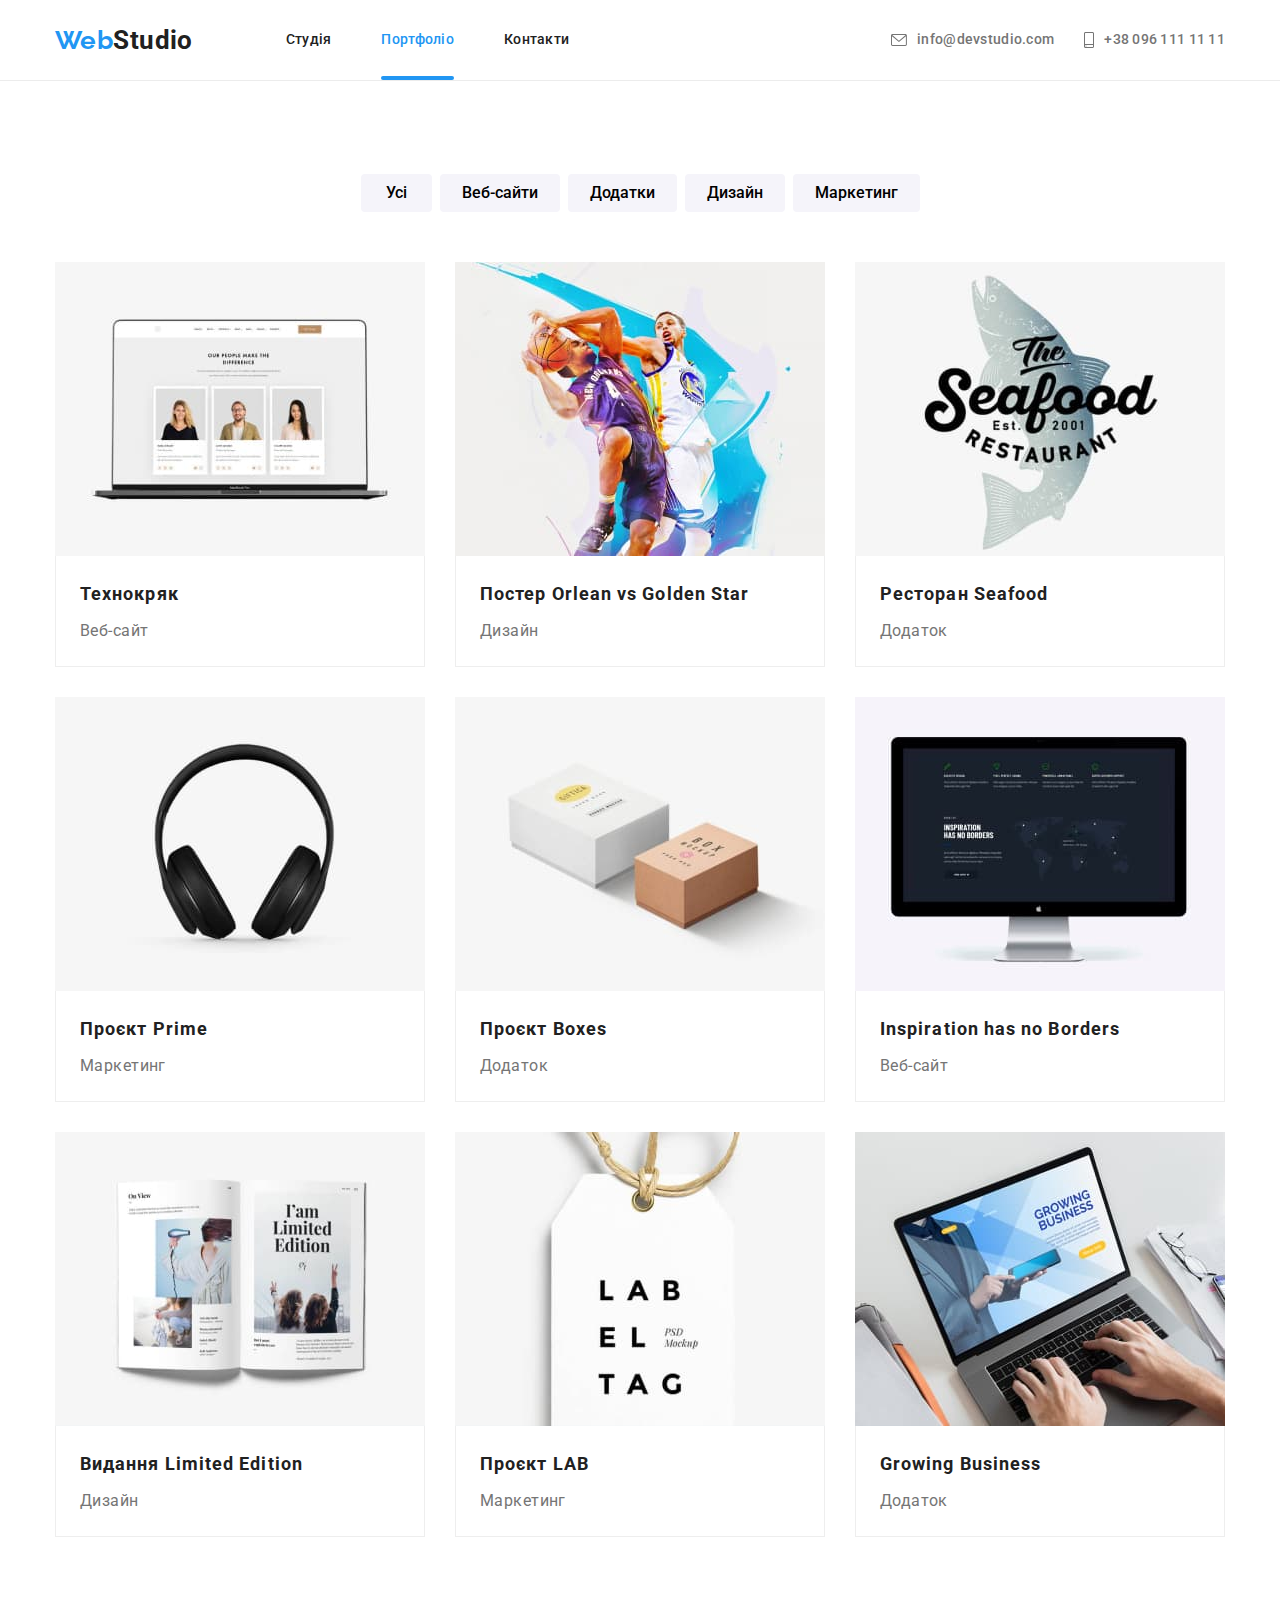
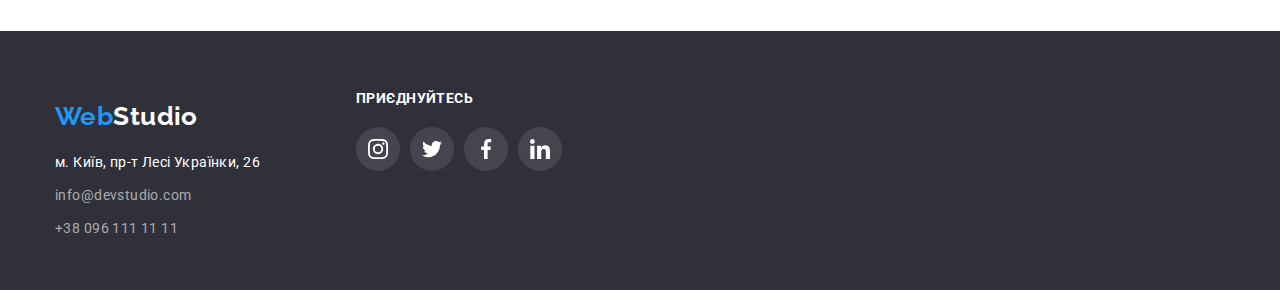
==== portfolio.html @ 5a7eeaa9 "Initial commit" ====
<!DOCTYPE html>
<html lang="uk">

<head>
    <meta charset="UTF-8">
    <meta http-equiv="X-UA-Compatible" content="IE=edge">
    <meta name="viewport" content="width=device-width, initial-scale=1.0">
    <title>Портфоліо</title>
    <!-- Font style -->
    <link rel="preconnect" href="https://fonts.googleapis.com">
    <link rel="preconnect" href="https://fonts.gstatic.com" crossorigin>
    <link href="https://fonts.googleapis.com/css2?family=Raleway:wght@700&family=Roboto:wght@400;500;700;900&display=swap"
    rel="stylesheet">
    <!-- Modern-normolize -->
    <link rel="stylesheet" href="https://cdnjs.cloudflare.com/ajax/libs/modern-normalize/1.1.0/modern-normalize.css"
    integrity="sha512-Y0MM+V6ymRKN2zStTqzQ227DWhhp4Mzdo6gnlRnuaNCbc+YN/ZH0sBCLTM4M0oSy9c9VKiCvd4Jk44aCLrNS5Q=="
    crossorigin="anonymous" referrerpolicy="no-referrer" />
    <link rel="stylesheet" href="https://cdnjs.cloudflare.com/ajax/libs/modern-normalize/1.1.0/modern-normalize.min.css"
    integrity="sha512-wpPYUAdjBVSE4KJnH1VR1HeZfpl1ub8YT/NKx4PuQ5NmX2tKuGu6U/JRp5y+Y8XG2tV+wKQpNHVUX03MfMFn9Q=="
    crossorigin="anonymous" referrerpolicy="no-referrer" />

    <!-- Custom styles -->
    <link rel="stylesheet" href="./css/styles.css">
</head>


<body>
    <!-- HEADER -->
    <header class="header border">
    <div class="container nav">
        <a class="logo" href=""><span class="logo-header">Web</span>Studio</a>
        <nav class="nav-item">
            <ul class="site-nav list">
                <li>
                    <a href="./index.html" class="link">Студія</a>
                </li>
                <li class="menu-item">
                    <a href="" class="link current menu-link">Портфоліо</a>
                </li>
                <li>
                    <a href="" class="link">Контакти</a>
                </li>
            </ul>
        </nav>

        <a class="e-mail-nav" href="mailto:fo@devstudio.com">
            <svg class="icon-header" width="16px" height="12px">
                <use href="./images/icons.svg#icon-envelope"></use>
            </svg>
            info@devstudio.com
        </a>

        <a class="tel-nav" href="tel:+380961111111">
            <svg class="icon-header" width="10px" height="16px">
                <use href="./images/icons.svg#icon-smartphone"></use>
            </svg>
            +38 096 111 11 11
        </a>
    </div>
    </header>
    
    <!-- MAIN PORTFOLIO -->
    <main>
        <section class="portfolio">
        <div class="container">
            <h1 class="visually-hidden">Важливі кнопки</h1>
            <ul class="list nav-button">
                <li>
                    <button class="portfolio-button all" type="button">Усі</button>
                </li>
                <li>
                    <button class="portfolio-button" type="button">Веб-сайти</button>
                </li>
                <li>
                    <button class="portfolio-button" type="button">Додатки</button>
                </li>
                <li>
                    <button class="portfolio-button" type="button">Дизайн</button>
                </li>
                <li>
                    <button class="portfolio-button" type="button">Маркетинг</button>
                </li>
            </ul>
            <ul class="list gallery">
                <li class="gallery-item">
                    <div class="thumb">
                        <img src="./images/portfolio/techocryak.jpg" alt="технокряк" width="370" height="294" />
                            <div class="owerlay-card">
                                <p>Ресурс пропонує комплексні пропозиції з різним рівнем функціоналу та сервісів. Все це дозволить відвідувачу отримати
                                вичерпні відомості про компанію чи приватну особу.
                                </p>
                            </div>
                    </div>
                    <div class="gallery-border">
                        <h2 class="portfolio-title">Технокряк</h2>
                        <p class="portfolio-tex">Веб-сайт</p>
                    </div>
                </li>
                <li class="gallery-item">
                    <div class="thumb">
                        <img src="./images/portfolio/poster.jpg" alt="постер" width="370" height="294" />
                            <div class="owerlay-card">
                                <p>Ресурс пропонує комплексні пропозиції з різним рівнем функціоналу та сервісів. Все це дозволить відвідувачу
                                    отримати
                                    вичерпні відомості про компанію чи приватну особу.
                                </p>
                            </div>
                    </div>
                    <div class="gallery-border">
                        <h2 class="portfolio-title">Постер <span lang="en">Orlean vs Golden Star</span></h2>
                        <p class="portfolio-tex">Дизайн</p>
                    </div>
                </li>
                <li class="gallery-item">
                    <div class="thumb">
                    <img src="./images/portfolio/restouran.jpg" alt="ресторан" width="370" height="294" />
                        <div class="owerlay-card">
                            <p>Ресурс пропонує комплексні пропозиції з різним рівнем функціоналу та сервісів. Все це дозволить відвідувачу
                            отримати
                            вичерпні відомості про компанію чи приватну особу.
                            </p>
                        </div>
                    </div>
                    <div class="gallery-border">
                        <h2 class="portfolio-title">Ресторан <span lang="en">Seafood</span></h2>
                        <p class="portfolio-tex">Додаток</p>    
                    </div>
                </li>
                <li class="gallery-item">
                    <div class="thumb">
                    <img src="./images/portfolio/project.jpg" alt="проект" width="370" height="294" />
                        <div class="owerlay-card">
                            <p>Ресурс пропонує комплексні пропозиції з різним рівнем функціоналу та сервісів. Все це дозволить відвідувачу
                            отримати
                            вичерпні відомості про компанію чи приватну особу.
                            </p>
                        </div>
                    </div>
                    <div class="gallery-border">
                        <h2 class="portfolio-title">Проєкт <span lang="en">Prime</span></h2>
                        <p class="portfolio-tex">Маркетинг</p>
                    </div>
                </li>
                <li class="gallery-item">
                    <div class="thumb">
                    <img src="./images/portfolio/box.jpg" alt="портфоліо" width="370" height="294" />
                        <div class="owerlay-card">
                            <p>Ресурс пропонує комплексні пропозиції з різним рівнем функціоналу та сервісів. Все це дозволить відвідувачу
                            отримати
                            вичерпні відомості про компанію чи приватну особу.
                            </p>
                        </div>
                    </div>
                    <div class="gallery-border">
                        <h2 class="portfolio-title">Проєкт <span lang="en">Boxes</span></h2>
                        <p class="portfolio-tex">Додаток</p>
                    </div>
                </li>
                <li class="gallery-item">
                    <div class="thumb">
                    <img src="./images/portfolio/borders.jpg" alt="Натхнення не має кордонів" width="370"
                        height="294" />
                        <div class="owerlay-card">
                            <p>Ресурс пропонує комплексні пропозиції з різним рівнем функціоналу та сервісів. Все це дозволить відвідувачу
                                отримати
                                вичерпні відомості про компанію чи приватну особу.
                            </p>
                        </div>
                    </div>
                    <div class="gallery-border">
                        <h2 class="portfolio-title" lang="en">Inspiration has no Borders</h2>
                        <p class="portfolio-tex">Веб-сайт</p>
                    </div>
                    
                </li>
                <li class="gallery-item">
                    <div class="thumb">
                    <img src="./images/portfolio/magazine.jpg" alt="видання" width="370" height="294" />
                        <div class="owerlay-card">
                            <p>Ресурс пропонує комплексні пропозиції з різним рівнем функціоналу та сервісів. Все це дозволить відвідувачу
                                отримати
                                вичерпні відомості про компанію чи приватну особу.
                            </p>
                        </div>
                    </div>
                    <div class="gallery-border">
                        <h2 class="portfolio-title">Видання <span lang="en">Limited Edition</span></h2>
                        <p class="portfolio-tex">Дизайн</p>
                    </div>   
                </li>
                <li class="gallery-item">
                    <div class="thumb">
                    <img src="./images/portfolio/lab.jpg" alt="лабораторії" width="370" height="294" />
                        <div class="owerlay-card">
                            <p>Ресурс пропонує комплексні пропозиції з різним рівнем функціоналу та сервісів. Все це дозволить відвідувачу
                                отримати
                                вичерпні відомості про компанію чи приватну особу.
                            </p>
                        </div>
                    </div>
                    <div class="gallery-border">
                        <h2 class="portfolio-title">Проєкт <span lang="en">LAB</span></h2>
                        <p class="portfolio-tex">Маркетинг</p>
                    </div>
                </li>
                <li class="gallery-item">
                    <div class="thumb">
                    <img src="./images/portfolio/bussines.jpg" alt="Зростаючий бізнес" width="370" height="294" />
                        <div class="owerlay-card">
                            <p>Ресурс пропонує комплексні пропозиції з різним рівнем функціоналу та сервісів. Все це дозволить відвідувачу
                                отримати
                                вичерпні відомості про компанію чи приватну особу.
                            </p>
                        </div>
                    </div>
                    <div class="gallery-border">
                        <h2 class="portfolio-title" lang="en">Growing Business</h2>
                        <p class="portfolio-tex">Додаток</p>
                    </div>
                </li>
            </ul>
        </div>
        </section>       
    </main>

    <!-- FOOTER PORTFOLIO -->
<footer class="address">
    <div class="container footer">

        <section>
            <h2 class="visually-hidden">Адреса</h2>
            <div>
                <div class="logotip-footer">
                    <a class="logo-address" href=""><span class="logo-footer">Web</span>Studio</a>
                </div>
                <address>
                    <ul class="list">
                        <li class="adress-item"><a class="adress-footer" href="https://goo.gl/maps/XQmPCepcNbJXL68EA"
                                target="_blank" rel="noopener noreffer npfollow">м. Київ,
                                пр-т Лесі Українки, 26</a></li>
                        <li class="adress-item"><a class="address-mail"
                                href="mailto:fo@devstudio.com">info@devstudio.com</a>
                        </li>
                        <li class="adress-item"><a class="address-tel" href="tel:+380961111111">+38 096 111 11 11</a>
                        </li>
                    </ul>
                </address>
            </div>
        </section>

        <section>
            <div class="social-footer">
                <h2 class="section-name">приєднуйтесь</h2>
                <ul class="list social">
                    <li>
                        <a class="icon-footer" href="http://instagram.com" target="_blank" rel="noopener noreferrer"
                            aria-label="інстаграм іконка">
                            <svg width="20px" height="20px">
                                <use href="./images/icons.svg#icon-instagram"></use>
                            </svg>
                        </a>
                    </li>

                    <li>
                        <a class="icon-footer" href="http://twitter.com" target="_blank" rel="noopener noreferrer"
                            aria-label="твіттер іконка">
                            <svg width="20px" height="20px">
                                <use href="./images/icons.svg#icon-twitter"></use>
                            </svg>
                        </a>
                    </li>

                    <li>
                        <a class="icon-footer" href="http://facebook.com" target="_blank" rel="noopener noreferrer"
                            aria-label="фейсбук іконка">
                            <svg width="20px" height="20px">
                                <use href="./images/icons.svg#icon-facebook"></use>
                            </svg>
                        </a>
                    </li>

                    <li>
                        <a class="icon-footer" href="http://linkedin" target="_blank" rel="noopener noreferrer"
                            aria-label="лінкедін іконка">
                            <svg width="20px" height="20px">
                                <use href="./images/icons.svg#icon-linkedin"></use>
                            </svg>
                        </a>
                    </li>

                </ul>
            </div>
        </section>

    </div>
</footer>
</body>

</html>
---- css/styles.css ----
:root {
    --primary-text-color: #212121;
    --text-color: #757575;
    --accent-color: #2196F3;
    --primary-white-color: #FFFFFF;
    --logo-color-black: #000000;
    --backgound-grey: #2F303A;
    --background-lightgrey: #F5F4FA;
    --fill-icon: #AFB1B8;

    --timing-function: cubic-bezier(0.4, 0, 0.2, 1);

}

body {
    color: var(--primary-text-color);
    background-color: var(--primary-white-color);
    font-family: Roboto, sans-serif;
    font-size: 14px;
    letter-spacing: 0.03em;
    
}

/* основной цвет #212121*/
/* вспомогательный цвет #757575 */
/* синий #2196F3 */
/* белый #FFFFFF */

/* -----for all----- */
.list {
    list-style: none;
    padding: 0;
    margin: 0;
}

img {
    display: block;
    max-width: 100%;
    height: auto;
}

.container {
    margin-left: auto;
    margin-right: auto;
    padding-left: 15px;
    padding-right: 15px;
    width: 1200px;

    /* background-color: blueviolet; */
    /* outline: 2px solid tomato; */
}

/*--Header site--*/

.border {
    border: 1px solid #ECECEC;
    border-top: 0;
    border-right: 0;
    border-left: 0;
}

.nav {
    display: flex;
    align-items: center;
    padding-top: 0;
    padding-bottom: 0;
}

.logo {
    margin-right: 93px;

    color: var(--logo-color-black) font-family: Raleway, sans-serif;
    font-weight: 700;
    font-size: 26px;
    line-height: 1.11;
    text-decoration: none;

    transition: color 250ms var(--timing-function);
}

.logo-header {
    color: var(--accent-color);
    font-family: Raleway, sans-serif;
}


.logo:hover,
.logo:focus {
    color: var(--accent-color);
}

/* menu nav */

.nav-item {
    margin-right: auto;
}

.site-nav .link {
    display: block;
    padding-top: 32px;
    padding-bottom: 32px;

    color: var(--primary-text-color);
    font-weight: 500;
    line-height: 1.14;
    letter-spacing: 0.02em;
    text-decoration: none;
}

.menu-item {
    position: relative;
}

.menu-link::after {
    content: "";
    position: absolute;
    left: 0;
    bottom: 0;
    
    width: 100%;
    height: 4px;
    border-radius: 2px;
    background-color: var(--accent-color);
}

.site-nav {
    display: flex;
    align-items: center;
    gap: 50px;
}

.site-nav .link.current {
    color: var(--accent-color);
    /* transition: color 1000ms var(--timing-function); */
}

.link {
    transition: color 250ms var(--timing-function);
}

.site-nav .link:hover,
.site-nav .link:focus {
    color: var(--accent-color);
}

.icon-header {
    fill: currentColor;
}

.e-mail-nav,
.tel-nav {
    display: flex;
    align-items: center;
    padding-top: 32px;
    padding-bottom: 32px;
    gap: 10px;

    color: var(--text-color);
    font-weight: 500;
    line-height: 1.14;
    letter-spacing: 0.02em;
    text-decoration: none;  

    transition: color 250ms var(--timing-function);
}

.e-mail-nav {
    margin-right: 30px;
}

.e-mail-nav:hover,
.e-mail-nav:focus,
.tel-nav:hover,
.tel-nav:focus {
    color: var(--accent-color);
}

/* -- Main site */

/* Hero */

.hero{
    padding: 200px 15px;
    background-color: var(--backgound-grey);
}

.overlay {
    height: 600px;
    max-width: 1600px;
    margin-left: auto;
    margin-right: auto;

    background-image: linear-gradient(rgba(47, 48, 58, 0.4), rgba(47, 48, 58, 0.4)), url(../images/hero.jpg);
    background-repeat: no-repeat;
    background-position: center;
    background-size: cover;
}

.hero-header {
    margin: auto;
    margin-bottom: 30px;
    text-align: center;
    width: 696px;

    color: var(--primary-white-color);
    font-weight: 900;
    font-size: 44px;
    line-height: 1.36;
    letter-spacing: 0.06em;
    text-transform: uppercase;
}

.hero-button {
    border-radius: 4px;
    padding: 10px 32px;
    box-shadow: 0px 4px 4px rgba(0, 0, 0, 0.15);
    border: none;
    margin: auto;
    /* border: 1px solid transparent; */

    background-color: var(--accent-color);
    color: var(--primary-white-color);
    font-family: inherit;
    font-weight: 700;
    font-size: 16px;
    line-height: 1.88;
    display: flex;
    align-items: center;
    text-align: center;
    letter-spacing: 0.06em;
    cursor: pointer;
}

/* Modal window */
.backdrop {
    position: fixed;
    top: 0;
    z-index: 1;

    width: 100%;
    height: 100%;
    background-color: rgba(0, 0, 0, 0.2);

    transition: opacity 250ms var(--timing-function), visibility 250ms var(--timing-function);
}

.backdrop.is-hidden {
    opacity: 0;
    visibility: hidden;
    pointer-events: none;
}

.modal {
    position: absolute;
    top: 50%;
    left: 50%;
    transform: translate(-50%, -50%);

    width: 528px;
    min-height: 581px;
    background-color: var(--primary-white-color);
    box-shadow: 0px 1px 3px rgba(0, 0, 0, 0.12), 0px 1px 1px rgba(0, 0, 0, 0.14), 0px 2px 1px rgba(0, 0, 0, 0.2);
    border-radius: 4px;

    transition: transform 250ms var(--timing-function), opacity 250ms var(--timing-function);
}

.backdrop.is-hidden .modal {
    opacity: 0;
    transform: scale(0.75);
}

.modal-buttom {
    position: absolute;
    top: 8px;
    right: 8px;
    
    padding: 0;
    display: flex;
    align-items: center;
    justify-content: center;

    width: 30px;
    height: 30px;
    background-color: var(--primary-white-color);
    border-radius: 50%;
    border: 1px solid rgba(0, 0, 0, 0.1);
    cursor: pointer;
}

.modal-item {
    till: var(--logo-color-black);
} 

/* Benefits (Переваги) */

.benefits {
    padding-top: 94px;
    padding-bottom: 94px;
}

.visually-hidden {
    position: nabsolute;
    white-space: nowrap;
    width: 1px;
    height: 1px;
    overflow: hidden;
    border: 0;
    padding: 0;
    clip: rect(0 0 0 0);
    clip-path: inset(50%);
    margin: -1px;
}

.benefits-item {
    display: flex;
    gap: 30px;
}

.icon-background {
    display: flex;
    justify-content: center;
    align-items: center;

    margin-bottom: 30px;
    width: 270px;
    height: 120px;
    border-radius: 4px;
    background-color: var(--background-lightgrey); 
}

/* .benefits-item {
    flex-basis: calc((100% - 30px) / 4);
} */


.benefits-title {
    margin: 0;
    margin-bottom: 10px;

    line-height: 1.14;
    font-size: 14px;
    text-transform: uppercase;
    width: 270px;
}

.benefits-text {
    margin: 0;

    color: var(--text-color);
    line-height: 1.71;
}

/* Work and Team title */

.work {
    padding-bottom: 94px;
}

.work-title,
.team-title,
.clients-title {
    margin: 0;
    margin-bottom: 50px;

    font-size: 36px;
    line-height: 1.17;
    text-align: center;
}

.work-img {
    display: flex;
    gap: 30px;
}

.owerlay {
    position: relative;
}

.work-owerlay {
    position: absolute;
    bottom: 0;
    width: 100%;

    background: rgba(47, 48, 58, 0.8);
}

.work-owerlay-text {
    margin: 0;
    padding-top: 27px;
    padding-bottom: 27px;
    font-weight: 700;
    line-height: 16px;
    text-align: center;
    text-transform: uppercase;
    color: var(--primary-white-color);
}

/* Team */
.team {
    padding-top: 94px;
    padding-bottom: 94px;
    background-color: var(--background-lightgrey)
}

.teams {
    display: flex;
    gap: 30px;
}

.team-border {
    background-color: var(--primary-white-color);
    box-shadow: 0px 1px 3px rgba(0, 0, 0, 0.12), 0px 1px 1px rgba(0, 0, 0, 0.14), 0px 2px 1px rgba(0, 0, 0, 0.2);
    border-radius: 0px 0px 4px 4px;
}

.team-name {
    margin: 0;
    margin-bottom: 10px;

    font-weight: 500;
    font-size: 16px;
    line-height: 1.19;
    text-align: center;
}

.team-profession {
    margin: 0;
    margin-bottom: 16px;

    color: var(--text-color);
    font-size: 16px;
    line-height: 1.19;
    text-align: center;
}

.team-text {
    padding-top: 30px;
    padding-bottom: 30px;
}

.team-links {
    display: flex;
    justify-content: center;
    align-items: center;
    gap: 10px;
}

.social-link {
    display: flex;
    justify-content: center;
    align-items: center;
    width: 44px;
    height: 44px;
    border-radius: 50%;
    color: var(--fill-icon);

    transition: background-color 250ms var(--timing-function);
}

.icon-team {
    fill: currentColor;

    transition: fill 250ms var(--timing-function);
}

.social-item {
    width: 44px;
    height: 44px;
    border-radius: 50%;
}

.social-link:hover .icon-team,
.social-link:focus .icon-team,
.social-item:hover,
.social-item:focus,
.social-link:focus {
    background-color: var(--accent-color);
    fill: var(--primary-white-color);
}

/* --Cliens -- */

.clients {
    padding-top: 94px;
    padding-bottom: 94px;
}

.clients-list {
    display: flex;
    gap: 30px;
}

.client-link {
    display: flex;
    justify-content: center;
    align-items: center;

    border: 1px solid var(--fill-icon);
    border-radius: 4px;
    width: 170px;
    height: 92px; 
    
    transition: border-color 250ms var(--timing-function);
}

.clients-icon {
    fill: var(--fill-icon);

    transition: fill 250ms var(--timing-function);
}

.client-link:hover .clients-icon,
.client-link:hover,
.client-link:focus .clients-icon,
.client-link:focus {
    fill: var(--accent-color);
    border-color: var(--accent-color);
}

/* --Footer-- */
.address {
    padding-top: 60px;
    padding-bottom: 60px;

    background-color: var(--backgound-grey);
}

.footer {
    display: flex;
    height: 139px;
    align-items: baseline;
}

.logotip-footer {
    margin-bottom: 20px;
    width: 231px;
    margin-right: 70px;
}

.logo-address,
.logo-footer {
    margin: 0;

    color: var(--primary-white-color);
    font-family: Raleway, sans-serif;
    font-weight: 700;
    font-size: 26px;
    line-height: 1.11;
    text-decoration: none;

    transition: color 250ms var(--timing-function);
}

.logo-footer {
    color: var(--accent-color);
}

.logo-address:hover,
.logo-address:focus {
    color: var(--accent-color);
}

.adress-footer {
    margin-bottom: 20px;
}

.adress-footer {
    color: var(--primary-white-color);
    font-style: normal;

    line-height: 1.71;
    text-decoration: none;

    transition: color 250ms var(--timing-function);
}

.adress-footer:hover,
.adress-footer:focus {
    color: var(--accent-color);
}

.address-mail,
.address-tel {
    color: rgba(255, 255, 255, 0.6);
    font-style: normal;
    text-decoration: none;
    line-height: 1.71;

    transition: color 250ms var(--timing-function);
}

.address-mail:hover,
.address-mail:focus,
.address-tel:hover,
.address-tel:focus {
    color: var(--accent-color);
}

.adress-item:not(:last-child) {
    margin-bottom: 9px;
}

.social-footer {
    width: 206px;
    height: 80px;  
}

.section-name {
    margin-top: 0;
    margin-bottom: 20px;
    font-weight: 700;
    font-size: 14px;
    line-height: 1.14;
    text-transform: uppercase;

    color: var(--primary-white-color);
}

.social {
    display: flex;
    gap: 10px;
}

.icon-footer {
    display: flex;
    justify-content: center;
    align-items: center;
    fill: var(--primary-white-color);
    width: 44px;
    height: 44px;
    background-color: rgba(255, 255, 255, 0.1);
    border-radius: 50%;

    transition: background-color 250ms var(--timing-function);
}



.icon-footer:hover,
.icon-footer:focus {
    background-color: var(--accent-color);
}

/* -- Portfolio -- */
.portfolio {
    padding-top: 94px;
    padding-bottom: 94px;
}

.nav-button {
    display: flex;
    justify-content: center;
    gap: 8px;
    margin-bottom: 50px;
}

.portfolio-button {
    border-radius: 4px;
    /* border: 1px solid transparent; */
    border: none;

    background-color: var(--background-lightgrey);
    font-family: inherit;
    font-weight: 500;
    font-size: 16px;
    line-height: 1.62;
    text-align: center;
    cursor: pointer;
    padding-top: 6px;
    padding-right: 22px;
    padding-bottom: 6px;
    padding-left: 22px;

    transition: background-color 250ms var(--timing-function), box-shadow 250ms var(--timing-function), color 250ms var(--timing-function);
}

.all {
    padding-right: 25px;
    padding-left: 25px;
}

.portfolio-button:hover,
.portfolio-button:focus {
    background-color: var(--accent-color);
    box-shadow: 0px 4px 4px rgba(0, 0, 0, 0.25);
    color: var(--primary-white-color);

}

/* -- Gallery -- */

.gallery {
    display: flex;
    flex-wrap: wrap;
    gap: 30px;
}

.gallery-item {
    flex-basis: calc((100% - 60px) / 3);

    transition: box-shadow 250ms var(--timing-function);
}

.thumb {
    position: relative;
    overflow: hidden;
}

.owerlay-card {
    position: absolute;
    top: 0;
    right: 0;

    width: 100%;
    height: 100%;
    background-color: var(--accent-color);
    opacity: 0.9;
    padding: 63px 24px;
    font-size: 18px;
    line-height: 1.56;
    color: var(--primary-white-color);

    display: flex;
    align-items: center;

    transform: translateY(100%);
    transition: transform 250ms var(--timing-function);

    user-select: none;
}

.gallery-item:hover .owerlay-card {
    transform: translateY(0);
}

.gallery-item:hover,
.gallery-item:focus {
    box-shadow: 0px 1px 1px rgba(0, 0, 0, 0.12), 0px 4px 4px rgba(0, 0, 0, 0.06), 1px 4px 6px rgba(0, 0, 0, 0.16);
}

.portfolio-title {
    margin: 0;
    margin-bottom: 4px;

    font-size: 18px;
    line-height: 2;
    letter-spacing: 0.06em;
}

.portfolio-tex {
    margin: 0;

    color: var(--text-color);
    font-size: 16px;
    line-height: 1.88;
}

.gallery-border {
    background: var(--primary-white-color);
    border: 1px solid #EEEEEE;
    border-top: 0;
    padding-top: 20px;
    padding-left: 24px;
    padding-bottom: 20px;
    padding-right: 24px;
}
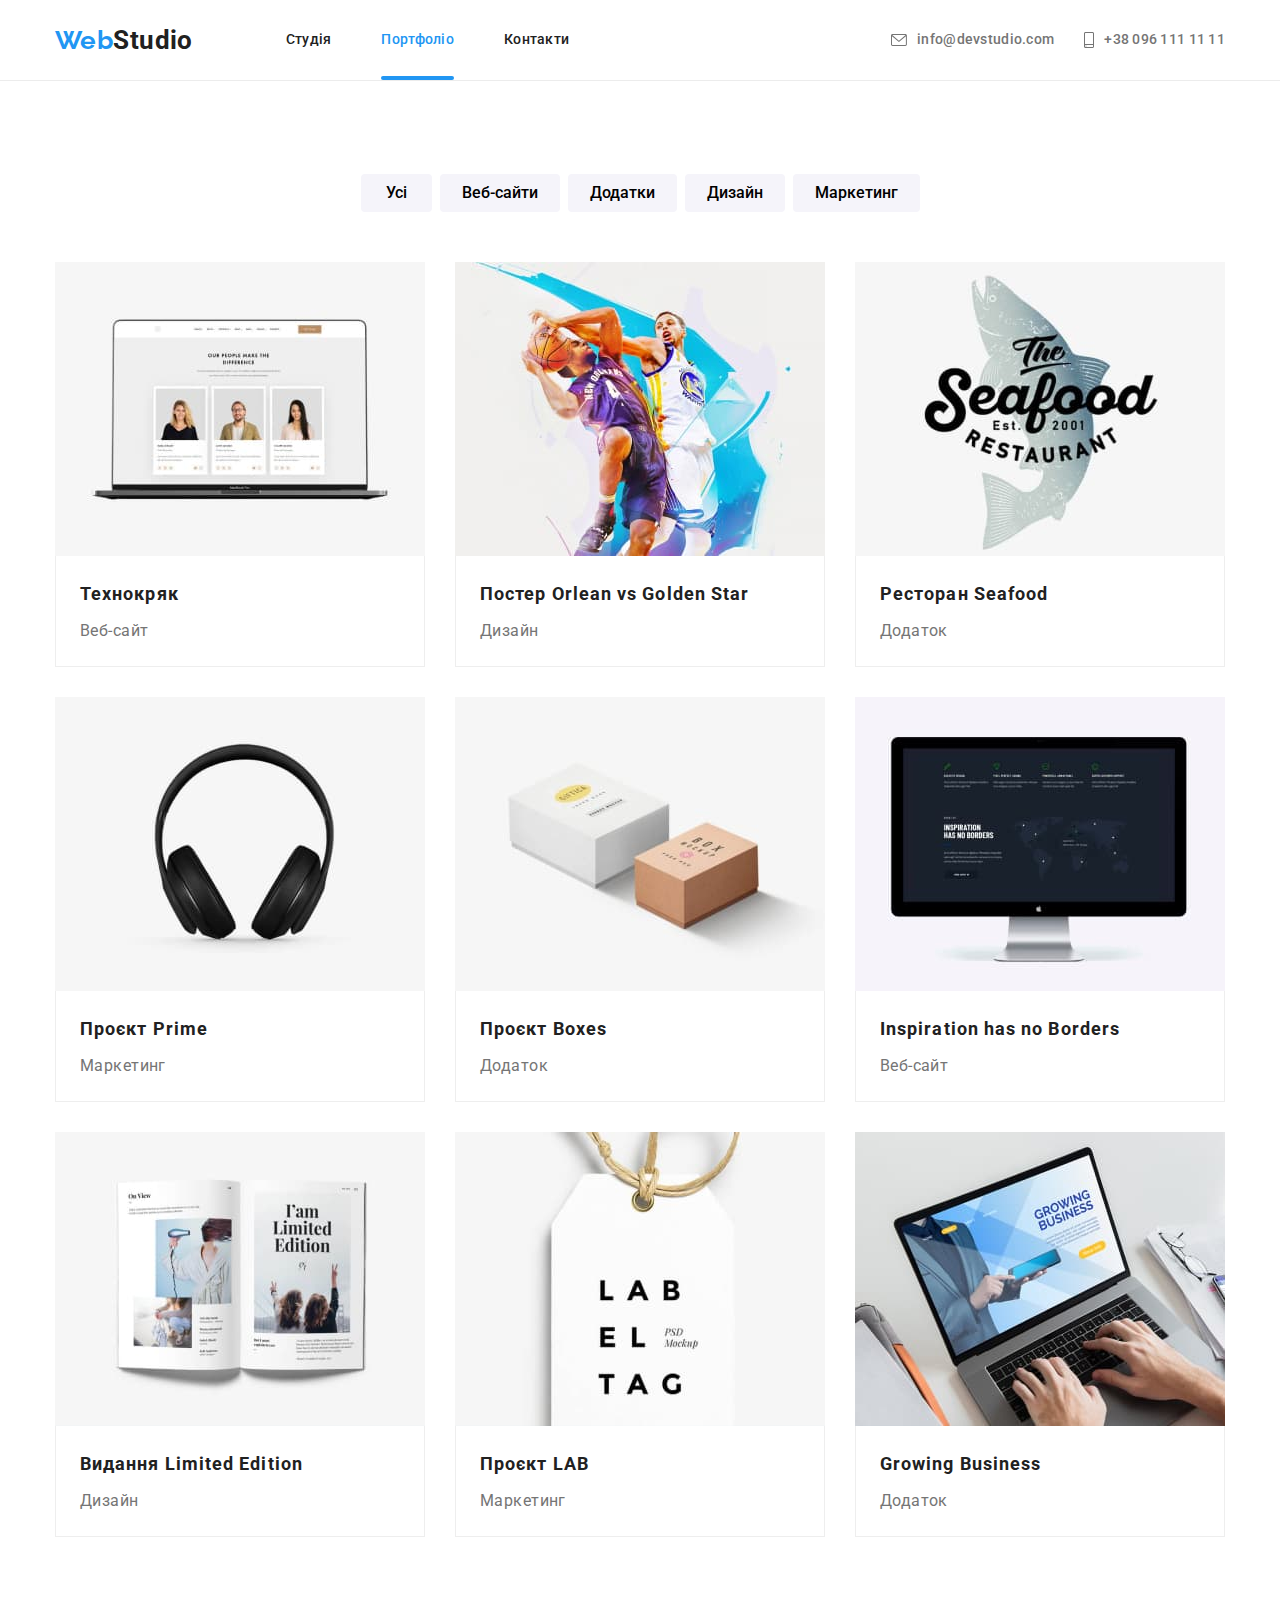
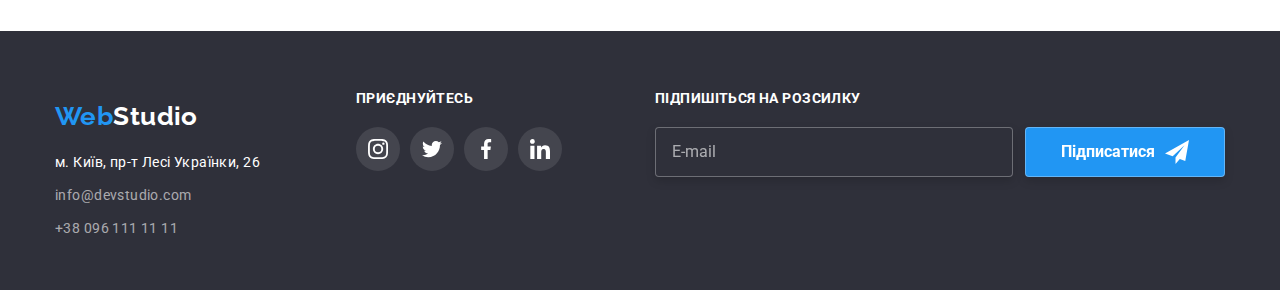
==== commit d6c32865: "hw6 f" ====
--- a/portfolio.html
+++ b/portfolio.html
@@ -225,74 +225,83 @@
 
     <!-- FOOTER PORTFOLIO -->
 <footer class="address">
-    <div class="container footer">
-
-        <section>
+    <section class="container footer">
+
+        <div>
             <h2 class="visually-hidden">Адреса</h2>
-            <div>
-                <div class="logotip-footer">
-                    <a class="logo-address" href=""><span class="logo-footer">Web</span>Studio</a>
-                </div>
-                <address>
-                    <ul class="list">
-                        <li class="adress-item"><a class="adress-footer" href="https://goo.gl/maps/XQmPCepcNbJXL68EA"
-                                target="_blank" rel="noopener noreffer npfollow">м. Київ,
-                                пр-т Лесі Українки, 26</a></li>
-                        <li class="adress-item"><a class="address-mail"
-                                href="mailto:fo@devstudio.com">info@devstudio.com</a>
-                        </li>
-                        <li class="adress-item"><a class="address-tel" href="tel:+380961111111">+38 096 111 11 11</a>
-                        </li>
-                    </ul>
-                </address>
+            <div class="logotip-footer">
+                <a class="logo-address" href=""><span class="logo-footer">Web</span>Studio</a>
             </div>
-        </section>
-
-        <section>
-            <div class="social-footer">
-                <h2 class="section-name">приєднуйтесь</h2>
-                <ul class="list social">
-                    <li>
-                        <a class="icon-footer" href="http://instagram.com" target="_blank" rel="noopener noreferrer"
-                            aria-label="інстаграм іконка">
-                            <svg width="20px" height="20px">
-                                <use href="./images/icons.svg#icon-instagram"></use>
-                            </svg>
-                        </a>
+            <address>
+                <ul class="list">
+                    <li class="adress-item"><a class="adress-footer" href="https://goo.gl/maps/XQmPCepcNbJXL68EA"
+                            target="_blank" rel="noopener noreffer npfollow">м. Київ,
+                            пр-т Лесі Українки, 26</a></li>
+                    <li class="adress-item"><a class="address-mail"
+                            href="mailto:fo@devstudio.com">info@devstudio.com</a>
                     </li>
-
-                    <li>
-                        <a class="icon-footer" href="http://twitter.com" target="_blank" rel="noopener noreferrer"
-                            aria-label="твіттер іконка">
-                            <svg width="20px" height="20px">
-                                <use href="./images/icons.svg#icon-twitter"></use>
-                            </svg>
-                        </a>
-                    </li>
-
-                    <li>
-                        <a class="icon-footer" href="http://facebook.com" target="_blank" rel="noopener noreferrer"
-                            aria-label="фейсбук іконка">
-                            <svg width="20px" height="20px">
-                                <use href="./images/icons.svg#icon-facebook"></use>
-                            </svg>
-                        </a>
-                    </li>
-
-                    <li>
-                        <a class="icon-footer" href="http://linkedin" target="_blank" rel="noopener noreferrer"
-                            aria-label="лінкедін іконка">
-                            <svg width="20px" height="20px">
-                                <use href="./images/icons.svg#icon-linkedin"></use>
-                            </svg>
-                        </a>
-                    </li>
-
+                    <li class="adress-item"><a class="address-tel" href="tel:+380961111111">+38 096 111 11 11</a></li>
                 </ul>
-            </div>
-        </section>
-
-    </div>
+            </address>
+        </div>
+
+        <div class="social-footer">
+            <h2 class="section-name">приєднуйтесь</h2>
+            <ul class="list social">
+                <li>
+                    <a class="icon-footer" href="http://instagram.com" target="_blank" rel="noopener noreferrer"
+                        aria-label="інстаграм іконка">
+                        <svg width="20px" height="20px">
+                            <use href="./images/icons.svg#icon-instagram"></use>
+                        </svg>
+                    </a>
+                </li>
+
+                <li>
+                    <a class="icon-footer" href="http://twitter.com" target="_blank" rel="noopener noreferrer"
+                        aria-label="твіттер іконка">
+                        <svg width="20px" height="20px">
+                            <use href="./images/icons.svg#icon-twitter"></use>
+                        </svg>
+                    </a>
+                </li>
+
+                <li>
+                    <a class="icon-footer" href="http://facebook.com" target="_blank" rel="noopener noreferrer"
+                        aria-label="фейсбук іконка">
+                        <svg width="20px" height="20px">
+                            <use href="./images/icons.svg#icon-facebook"></use>
+                        </svg>
+                    </a>
+                </li>
+
+                <li>
+                    <a class="icon-footer" href="http://linkedin" target="_blank" rel="noopener noreferrer"
+                        aria-label="лінкедін іконка">
+                        <svg width="20px" height="20px">
+                            <use href="./images/icons.svg#icon-linkedin"></use>
+                        </svg>
+                    </a>
+                </li>
+
+            </ul>
+        </div>
+
+        <div>
+            <h2 class="section-name">Підпишіться на розсилку</h2>
+            <form class="footer-form">
+                <label>
+                <input class="label-footer" type="email" required placeholder="E-mail">
+                </label>
+                <button class="footer-button" type="submit">Підписатися
+                    <svg class="subscribe" width="24px" height="24px">
+                        <use href="./images/icons.svg#icon-plane"></use>
+                    </svg>
+                </button>
+            </form>
+        </div>
+
+    </section>
 </footer>
 </body>
 
--- a/css/styles.css
+++ b/css/styles.css
@@ -131,7 +131,6 @@
 
 .site-nav .link.current {
     color: var(--accent-color);
-    /* transition: color 1000ms var(--timing-function); */
 }
 
 .link {
@@ -289,8 +288,171 @@
 }
 
 .modal-item {
-    till: var(--logo-color-black);
+    fill: var(--logo-color-black);
+    transition: fill 250ms var(--timing-function);
 } 
+
+.modal-item:hover,
+.modal-item:focus {
+    fill: var(--accent-color);
+}
+
+.modal-window {
+    display: block;
+    padding-left: 40px;
+    padding-right: 40px;
+}
+
+.modal-text {
+    margin-top: 40px;
+    margin-bottom: 12px;
+
+    font-weight: 700;
+    font-size: 20px;
+    line-height: 1.15;
+    text-align: center;
+    color: var(--primary-text-color);
+}
+
+.form-label-name {
+    margin-bottom: 4px;
+    font-weight: 400;
+    font-size: 12px;
+    line-height: 1.17;
+    letter-spacing: 0.01em;
+    color: var(--text-color);
+}
+
+.form-input {
+    position: relative;
+}
+
+.input-form-field {
+    padding: 0;
+    padding-left: 42px;
+    margin-bottom: 10px;
+    width: 448px;
+    height: 48px;
+    border: 1px solid rgba(33, 33, 33, 0.2);
+    border-radius: 4px;
+    outline: transparent;
+
+    transition: border-color 250ms var(--accent-color);
+}
+
+.input-form-field:focus,
+.form-comment:focus {
+    border-color: var(--accent-color);
+}
+
+.form-icon {
+    position: absolute;
+    top: 50%;
+    left: 12px;
+    transform: translateY(-80%);
+
+    transition: fill 250ms var(--timing-function);
+}
+
+.form-icon:focus {
+    fill: var(--accent-color);
+}
+
+.input-form-field:focus+.form-icon {
+    fill: var(--accent-color);
+}
+
+.form-comment {
+    padding: 12px 16px;
+    margin: 0;
+    margin-bottom: 20px;
+    resize: none;
+    width: 448px;
+    height: 120px;
+    border: 1px solid rgba(33, 33, 33, 0.2);
+    border-radius: 4px;
+    outline: transparent;
+    color: var(--text-color);
+
+    transition: color 250ms var(--timing-function);
+}
+
+.form-comment::placeholder {
+    font-size: 12px;
+    line-height: calc(14 / 12);
+    letter-spacing: 0.01em;
+    color: rgba(117, 117, 117, 0.5);
+}
+
+.accept-form {
+    margin-bottom: 30px;
+}
+
+.accept {
+    display: flex;
+    justify-content: center;
+    align-items: center;
+    gap: 7px;
+
+    user-select: none;
+    margin: 0;
+    font-size: 14px;
+    line-height: 1.71;
+}
+
+.modal-form-checkbox {
+    appearance: none;
+}
+
+.uncheck {
+    opacity: 1;
+    transition: opacity 250ms var(--timing-function);
+}
+
+.modal-form-checkbox:checked + .modal-form-checkbox-icon .uncheck {
+    opacity: 0;
+}
+
+.check {
+    opacity: 0;
+    transition: filter 250ms var(--timing-function),
+    opacity: 250ms var(--timing-function);
+}
+
+.modal-form-checkbox:checked + .modal-form-checkbox-icon .check,
+.modal-form-checkbox:checked:focus+.modal-form-checkbox-icon .check {
+    opacity: 1;
+    filter: drop-shadow(0px 4px 4px rgba(0, 0, 0, 0.25));
+}
+
+.accept-link {
+    line-height: 1.71;
+    text-decoration-line: underline;
+    color: var(--accent-color);
+
+    text-underline-position: under;
+}
+
+.form-button {
+    display: block;
+    padding: 0;
+    margin-right: auto;
+    margin-left: auto;
+    margin-bottom: 40px;
+    width: 200px;
+    height: 50px;
+    
+    font-weight: 700;
+    font-size: 16px;
+    line-height: 1.88;
+    text-align: center;
+    letter-spacing: 0.06em; 
+    color: var(--primary-white-color);
+    background-color: var(--accent-color);
+    box-shadow: 0px 4px 4px rgba(0, 0, 0, 0.15);
+    border: 1px solid rgba(255, 255, 255, 0.3);
+    border-radius: 4px;
+}
 
 /* Benefits (Переваги) */
 
@@ -603,7 +765,8 @@
 
 .social-footer {
     width: 206px;
-    height: 80px;  
+    height: 80px; 
+    margin-right: 93px; 
 }
 
 .section-name {
@@ -635,12 +798,63 @@
     transition: background-color 250ms var(--timing-function);
 }
 
-
-
 .icon-footer:hover,
 .icon-footer:focus {
     background-color: var(--accent-color);
 }
+
+.footer-form {
+    display: flex;
+    gap: 12px;
+    align-items: center;
+    justify-content: center;
+    width: 570px;
+}
+
+.label-footer {
+    margin: 0;
+    padding: 15px 0 15px 16px;
+    outline: transparent;
+
+    width: 358px;
+    height: 50px;
+
+    border: 1px solid rgba(255, 255, 255, 0.3);
+    filter: drop-shadow(0px 4px 4px rgba(0, 0, 0, 0.15));
+    border-radius: 4px;
+    background-color: var(--backgound-grey);
+    color: rgba(255, 255, 255, 0.6);
+}
+
+.label-footer::placeholder {
+    font-weight: 400;
+    font-size: 16px;
+    line-height: 1.25;
+    color: rgba(255, 255, 255, 0.6);
+}
+
+.footer-button {
+    margin: 0;
+    display: inline-flex;
+    align-items: center;
+    justify-content: center;
+    padding: 10px 28px;
+
+    width: 200px;
+    height: 50px;
+    font-weight: 700;
+    font-size: 16px;
+    line-height: 1.88;
+    color: var(--primary-white-color);
+    background-color: var(--accent-color);
+    border: 1px solid rgba(255, 255, 255, 0.3);
+    filter: drop-shadow(0px 4px 4px rgba(0, 0, 0, 0.15));
+    border-radius: 4px;
+}
+
+  .subscribe {
+  margin-left: 10px;
+  }
 
 /* -- Portfolio -- */
 .portfolio {
